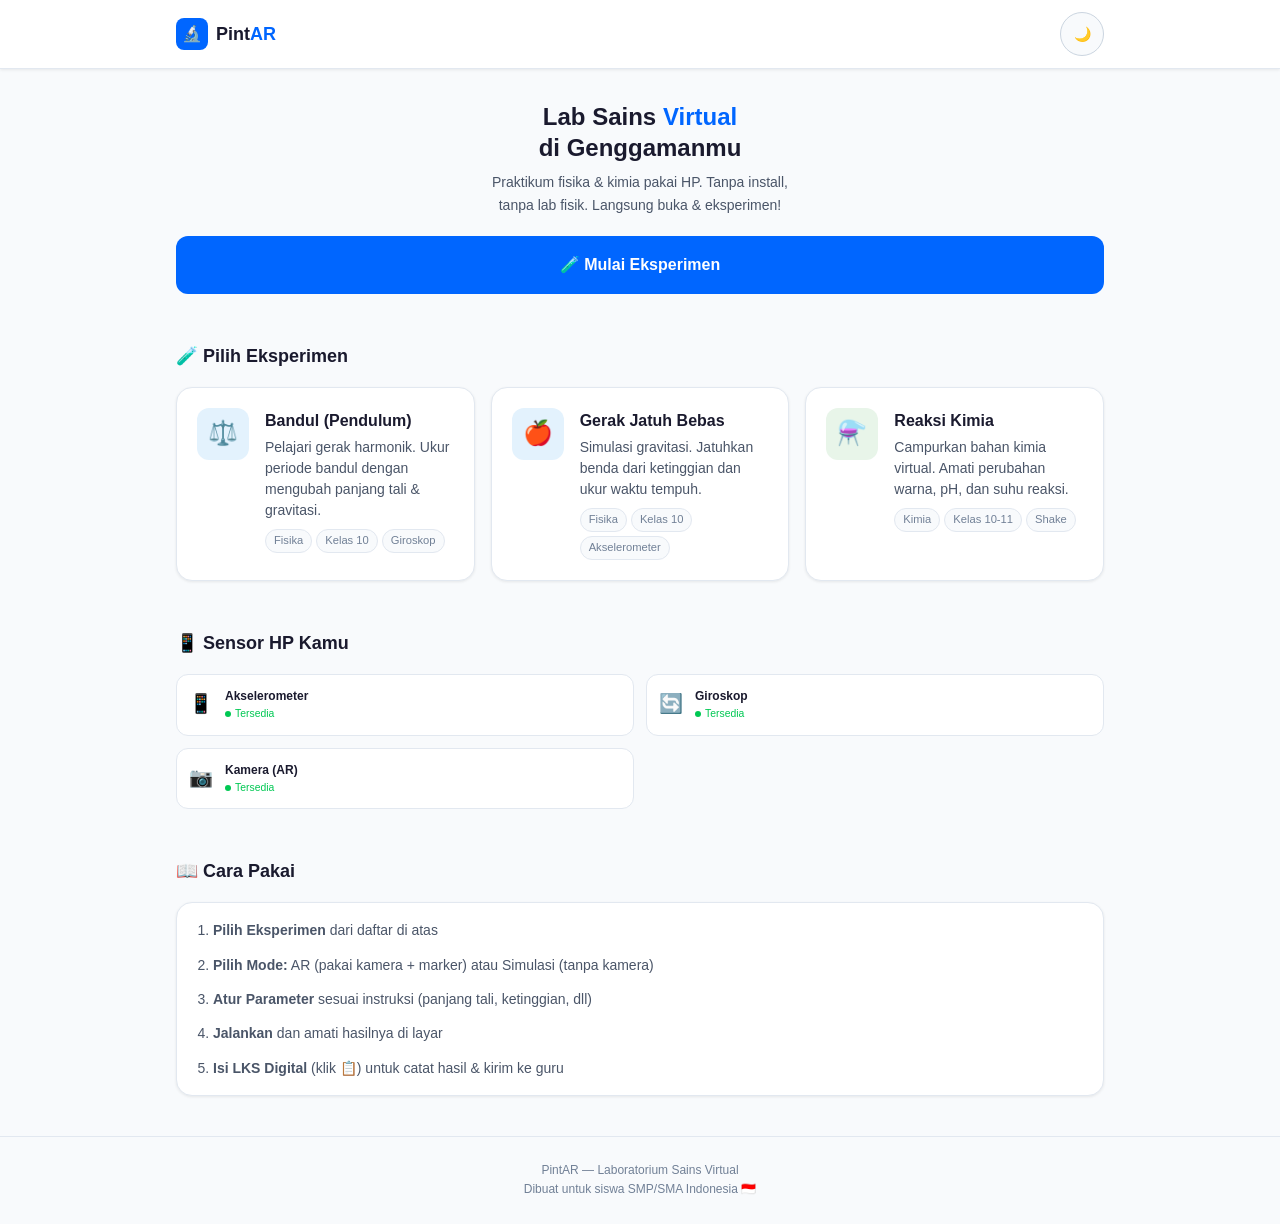
==== index.html @ dfb23da9 "feat: PintAR Mobile - Lab Sains Virtual untuk HP siswa SMP/SMA Mobile-first WebAR science lab optimi" ====
<!DOCTYPE html>
<html lang="id">
<head>
  <meta charset="UTF-8">
  <meta name="viewport" content="width=device-width, initial-scale=1.0, maximum-scale=5.0">
  <meta name="description" content="PintAR — Laboratorium Sains Virtual untuk siswa SMP/SMA. Praktikum fisika & kimia dengan AR langsung dari HP.">
  <meta name="theme-color" content="#0066FF">
  <meta name="apple-mobile-web-app-capable" content="yes">
  <meta name="apple-mobile-web-app-status-bar-style" content="default">
  <link rel="manifest" href="manifest.json">
  <link rel="icon" href="data:image/svg+xml,<svg xmlns='http://www.w3.org/2000/svg' viewBox='0 0 100 100'><text y='.9em' font-size='90'>🔬</text></svg>">
  <link rel="apple-touch-icon" href="assets/icons/icon-192.png">
  <title>PintAR — Lab Sains Virtual</title>
  <link rel="stylesheet" href="css/styles.css">
</head>
<body>

  <!-- Navigation -->
  <nav class="navbar">
    <div class="container">
      <a href="/" class="navbar-brand">
        <span class="brand-icon">🔬</span>
        <span>Pint<strong style="color:var(--brand-primary)">AR</strong></span>
      </a>
      <div class="navbar-actions">
        <button class="btn btn-icon btn-secondary" id="btn-theme" aria-label="Ganti tema">🌙</button>
      </div>
    </div>
  </nav>

  <main>
    <!-- Hero -->
    <section class="hero">
      <div class="container">
        <h1>Lab Sains <span class="brand-highlight">Virtual</span><br>di Genggamanmu</h1>
        <p>Praktikum fisika & kimia pakai HP. Tanpa install, tanpa lab fisik. Langsung buka & eksperimen!</p>
        <a href="#experiments" class="btn btn-primary btn-lg btn-block">🧪 Mulai Eksperimen</a>
      </div>
    </section>


    <!-- Experiments Grid -->
    <section id="experiments" style="padding: var(--space-6) 0;">
      <div class="container">
        <h2 class="section-title">🧪 Pilih Eksperimen</h2>

        <div class="exp-grid">
          <!-- Pendulum -->
          <div class="card exp-card" onclick="goTo('experiments/pendulum.html')">
            <div class="card-icon physics">⚖️</div>
            <div class="card-body">
              <h3>Bandul (Pendulum)</h3>
              <p>Pelajari gerak harmonik. Ukur periode bandul dengan mengubah panjang tali & gravitasi.</p>
              <div class="card-tags">
                <span class="tag">Fisika</span>
                <span class="tag">Kelas 10</span>
                <span class="tag">Giroskop</span>
              </div>
            </div>
          </div>

          <!-- Free Fall -->
          <div class="card exp-card" onclick="goTo('experiments/freefall.html')">
            <div class="card-icon physics">🍎</div>
            <div class="card-body">
              <h3>Gerak Jatuh Bebas</h3>
              <p>Simulasi gravitasi. Jatuhkan benda dari ketinggian dan ukur waktu tempuh.</p>
              <div class="card-tags">
                <span class="tag">Fisika</span>
                <span class="tag">Kelas 10</span>
                <span class="tag">Akselerometer</span>
              </div>
            </div>
          </div>

          <!-- Chemistry -->
          <div class="card exp-card" onclick="goTo('experiments/chemistry.html')">
            <div class="card-icon chemistry">⚗️</div>
            <div class="card-body">
              <h3>Reaksi Kimia</h3>
              <p>Campurkan bahan kimia virtual. Amati perubahan warna, pH, dan suhu reaksi.</p>
              <div class="card-tags">
                <span class="tag">Kimia</span>
                <span class="tag">Kelas 10-11</span>
                <span class="tag">Shake</span>
              </div>
            </div>
          </div>
        </div>
      </div>
    </section>


    <!-- Sensor Status -->
    <section style="padding: var(--space-6) 0;">
      <div class="container">
        <h2 class="section-title">📱 Sensor HP Kamu</h2>
        <div class="sensor-grid">
          <div class="sensor-item" id="sensor-accel">
            <span class="sensor-icon">📱</span>
            <div>
              <div class="sensor-name">Akselerometer</div>
              <div class="sensor-status">
                <span class="status-dot"></span>
                <span class="status-text">Cek...</span>
              </div>
            </div>
          </div>
          <div class="sensor-item" id="sensor-gyro">
            <span class="sensor-icon">🔄</span>
            <div>
              <div class="sensor-name">Giroskop</div>
              <div class="sensor-status">
                <span class="status-dot"></span>
                <span class="status-text">Cek...</span>
              </div>
            </div>
          </div>
          <div class="sensor-item" id="sensor-camera">
            <span class="sensor-icon">📷</span>
            <div>
              <div class="sensor-name">Kamera (AR)</div>
              <div class="sensor-status">
                <span class="status-dot"></span>
                <span class="status-text">Cek...</span>
              </div>
            </div>
          </div>
        </div>
      </div>
    </section>

    <!-- How to Use -->
    <section style="padding: var(--space-6) 0 var(--space-10);">
      <div class="container">
        <h2 class="section-title">📖 Cara Pakai</h2>
        <div class="card" style="padding:var(--space-4)">
          <ol style="list-style:decimal;padding-left:var(--space-5);display:flex;flex-direction:column;gap:var(--space-3);font-size:var(--fs-sm);color:var(--text-secondary);">
            <li><strong>Pilih Eksperimen</strong> dari daftar di atas</li>
            <li><strong>Pilih Mode:</strong> AR (pakai kamera + marker) atau Simulasi (tanpa kamera)</li>
            <li><strong>Atur Parameter</strong> sesuai instruksi (panjang tali, ketinggian, dll)</li>
            <li><strong>Jalankan</strong> dan amati hasilnya di layar</li>
            <li><strong>Isi LKS Digital</strong> (klik 📋) untuk catat hasil & kirim ke guru</li>
          </ol>
        </div>
      </div>
    </section>
  </main>

  <!-- Footer -->
  <footer style="padding:var(--space-6) 0;border-top:1px solid var(--border-light);text-align:center;">
    <div class="container">
      <p style="font-size:var(--fs-xs);color:var(--text-muted)">
        PintAR — Laboratorium Sains Virtual<br>
        Dibuat untuk siswa SMP/SMA Indonesia 🇮🇩
      </p>
    </div>
  </footer>

  <script src="js/app.js"></script>
</body>
</html>
---- css/styles.css ----
/* ============================================
   PintAR Mobile — Design System
   Mobile-first, lightweight, high contrast
   Optimized for budget phones (SMP/SMA students)
   ============================================ */

/* ---------- CSS Variables ---------- */
:root {
  /* Colors - Light theme (default for outdoor/classroom use) */
  --bg-primary: #f8fafc;
  --bg-secondary: #ffffff;
  --bg-card: #ffffff;
  --bg-overlay: rgba(0, 0, 0, 0.5);

  /* Brand */
  --brand-primary: #0066FF;
  --brand-secondary: #00C853;
  --brand-accent: #FF6D00;
  --brand-danger: #D32F2F;

  /* Text - High contrast for readability */
  --text-primary: #1a1a2e;
  --text-secondary: #4a5568;
  --text-muted: #718096;
  --text-inverse: #ffffff;


  /* Borders & Shadows */
  --border-light: #e2e8f0;
  --border-medium: #cbd5e0;
  --shadow-sm: 0 1px 3px rgba(0,0,0,0.08);
  --shadow-md: 0 4px 12px rgba(0,0,0,0.1);
  --shadow-lg: 0 8px 24px rgba(0,0,0,0.12);

  /* Typography */
  --font-primary: -apple-system, BlinkMacSystemFont, 'Segoe UI', Roboto, sans-serif;
  --font-mono: 'SF Mono', 'Cascadia Code', monospace;

  --fs-xs: 0.75rem;
  --fs-sm: 0.875rem;
  --fs-base: 1rem;
  --fs-lg: 1.125rem;
  --fs-xl: 1.25rem;
  --fs-2xl: 1.5rem;
  --fs-3xl: 2rem;

  /* Spacing */
  --space-1: 0.25rem;
  --space-2: 0.5rem;
  --space-3: 0.75rem;
  --space-4: 1rem;
  --space-5: 1.25rem;
  --space-6: 1.5rem;
  --space-8: 2rem;
  --space-10: 2.5rem;
  --space-12: 3rem;

  /* Radius */
  --radius-sm: 0.5rem;
  --radius-md: 0.75rem;
  --radius-lg: 1rem;
  --radius-xl: 1.25rem;
  --radius-full: 9999px;

  /* Touch targets - minimum 44px for accessibility */
  --touch-min: 44px;
  --touch-comfortable: 48px;
}


/* ---------- Dark Mode ---------- */
@media (prefers-color-scheme: dark) {
  :root {
    --bg-primary: #0f172a;
    --bg-secondary: #1e293b;
    --bg-card: #1e293b;
    --text-primary: #f1f5f9;
    --text-secondary: #cbd5e0;
    --text-muted: #94a3b8;
    --border-light: #334155;
    --border-medium: #475569;
    --shadow-sm: 0 1px 3px rgba(0,0,0,0.3);
    --shadow-md: 0 4px 12px rgba(0,0,0,0.4);
    --shadow-lg: 0 8px 24px rgba(0,0,0,0.5);
  }
}

[data-theme="dark"] {
  --bg-primary: #0f172a;
  --bg-secondary: #1e293b;
  --bg-card: #1e293b;
  --text-primary: #f1f5f9;
  --text-secondary: #cbd5e0;
  --text-muted: #94a3b8;
  --border-light: #334155;
  --border-medium: #475569;
  --shadow-sm: 0 1px 3px rgba(0,0,0,0.3);
  --shadow-md: 0 4px 12px rgba(0,0,0,0.4);
  --shadow-lg: 0 8px 24px rgba(0,0,0,0.5);
}


/* ---------- Reset & Base ---------- */
*, *::before, *::after {
  margin: 0;
  padding: 0;
  box-sizing: border-box;
}

html {
  font-size: 16px;
  scroll-behavior: smooth;
  -webkit-text-size-adjust: 100%;
  -webkit-tap-highlight-color: transparent;
}

body {
  font-family: var(--font-primary);
  background: var(--bg-primary);
  color: var(--text-primary);
  line-height: 1.6;
  min-height: 100vh;
  min-height: 100dvh;
  overflow-x: hidden;
  -webkit-font-smoothing: antialiased;
}

a { color: var(--brand-primary); text-decoration: none; }
img { max-width: 100%; display: block; }
button { font-family: inherit; cursor: pointer; border: none; }
ul, ol { list-style: none; }

/* ---------- Layout ---------- */
.container {
  width: 100%;
  max-width: 480px;
  margin: 0 auto;
  padding: 0 var(--space-4);
}

@media (min-width: 768px) {
  .container { max-width: 720px; }
}

@media (min-width: 1024px) {
  .container { max-width: 960px; }
}


/* ---------- Header / Navbar ---------- */
.navbar {
  position: sticky;
  top: 0;
  z-index: 100;
  background: var(--bg-secondary);
  border-bottom: 1px solid var(--border-light);
  padding: var(--space-3) 0;
  box-shadow: var(--shadow-sm);
}

.navbar .container {
  display: flex;
  align-items: center;
  justify-content: space-between;
}

.navbar-brand {
  display: flex;
  align-items: center;
  gap: var(--space-2);
  font-size: var(--fs-lg);
  font-weight: 800;
  color: var(--text-primary);
}

.navbar-brand .brand-icon {
  width: 32px;
  height: 32px;
  background: var(--brand-primary);
  border-radius: var(--radius-sm);
  display: flex;
  align-items: center;
  justify-content: center;
  font-size: 1rem;
}

.navbar-actions {
  display: flex;
  align-items: center;
  gap: var(--space-2);
}

/* ---------- Buttons ---------- */
.btn {
  display: inline-flex;
  align-items: center;
  justify-content: center;
  gap: var(--space-2);
  min-height: var(--touch-min);
  padding: var(--space-3) var(--space-5);
  border-radius: var(--radius-md);
  font-size: var(--fs-sm);
  font-weight: 600;
  transition: all 0.2s ease;
  border: none;
  text-align: center;
}

.btn-primary {
  background: var(--brand-primary);
  color: var(--text-inverse);
}
.btn-primary:active { background: #0052CC; transform: scale(0.97); }

.btn-secondary {
  background: var(--bg-primary);
  color: var(--text-primary);
  border: 1px solid var(--border-medium);
}
.btn-secondary:active { background: var(--border-light); transform: scale(0.97); }

.btn-success {
  background: var(--brand-secondary);
  color: var(--text-inverse);
}

.btn-sm {
  min-height: 36px;
  padding: var(--space-2) var(--space-3);
  font-size: var(--fs-xs);
}

.btn-lg {
  min-height: 52px;
  padding: var(--space-4) var(--space-6);
  font-size: var(--fs-base);
}

.btn-block { width: 100%; }

.btn-icon {
  width: var(--touch-min);
  height: var(--touch-min);
  padding: 0;
  border-radius: var(--radius-full);
}


/* ---------- Cards ---------- */
.card {
  background: var(--bg-card);
  border: 1px solid var(--border-light);
  border-radius: var(--radius-lg);
  padding: var(--space-5);
  box-shadow: var(--shadow-sm);
  transition: transform 0.2s ease, box-shadow 0.2s ease;
}

.card:active {
  transform: scale(0.98);
  box-shadow: var(--shadow-md);
}

/* Experiment Cards */
.exp-grid {
  display: grid;
  grid-template-columns: 1fr;
  gap: var(--space-4);
}

@media (min-width: 768px) {
  .exp-grid { grid-template-columns: repeat(2, 1fr); }
}

@media (min-width: 1024px) {
  .exp-grid { grid-template-columns: repeat(3, 1fr); }
}

.exp-card {
  display: flex;
  align-items: flex-start;
  gap: var(--space-4);
  cursor: pointer;
  text-decoration: none;
  color: inherit;
}

.exp-card .card-icon {
  width: 52px;
  height: 52px;
  border-radius: var(--radius-md);
  display: flex;
  align-items: center;
  justify-content: center;
  font-size: 1.5rem;
  flex-shrink: 0;
}

.exp-card .card-icon.physics { background: #E3F2FD; }
.exp-card .card-icon.chemistry { background: #E8F5E9; }
.exp-card .card-icon.astronomy { background: #FFF3E0; }

[data-theme="dark"] .exp-card .card-icon.physics { background: #1a3a5c; }
[data-theme="dark"] .exp-card .card-icon.chemistry { background: #1a3c2a; }
[data-theme="dark"] .exp-card .card-icon.astronomy { background: #3c2a1a; }

.exp-card .card-body { flex: 1; }
.exp-card .card-body h3 {
  font-size: var(--fs-base);
  font-weight: 700;
  margin-bottom: var(--space-1);
}
.exp-card .card-body p {
  font-size: var(--fs-sm);
  color: var(--text-secondary);
  line-height: 1.5;
}

.card-tags {
  display: flex;
  flex-wrap: wrap;
  gap: var(--space-1);
  margin-top: var(--space-2);
}

.tag {
  padding: 2px var(--space-2);
  background: var(--bg-primary);
  border: 1px solid var(--border-light);
  border-radius: var(--radius-full);
  font-size: 0.7rem;
  color: var(--text-muted);
  font-weight: 500;
}


/* ---------- Hero Section ---------- */
.hero {
  padding: var(--space-8) 0 var(--space-6);
  text-align: center;
}

.hero h1 {
  font-size: var(--fs-2xl);
  font-weight: 800;
  margin-bottom: var(--space-2);
  line-height: 1.3;
}

.hero p {
  font-size: var(--fs-sm);
  color: var(--text-secondary);
  max-width: 320px;
  margin: 0 auto var(--space-5);
  line-height: 1.6;
}

.hero .brand-highlight {
  color: var(--brand-primary);
}

/* ---------- Section Headings ---------- */
.section-title {
  font-size: var(--fs-lg);
  font-weight: 700;
  margin-bottom: var(--space-4);
  display: flex;
  align-items: center;
  gap: var(--space-2);
}

/* ---------- Sensor Status ---------- */
.sensor-grid {
  display: grid;
  grid-template-columns: repeat(2, 1fr);
  gap: var(--space-3);
}

.sensor-item {
  display: flex;
  align-items: center;
  gap: var(--space-3);
  padding: var(--space-3);
  background: var(--bg-card);
  border: 1px solid var(--border-light);
  border-radius: var(--radius-md);
}

.sensor-item .sensor-icon { font-size: 1.2rem; }
.sensor-item .sensor-name {
  font-size: var(--fs-xs);
  font-weight: 600;
}
.sensor-item .sensor-status {
  font-size: 0.65rem;
  display: flex;
  align-items: center;
  gap: var(--space-1);
}

.status-dot {
  width: 6px;
  height: 6px;
  border-radius: 50%;
  background: var(--text-muted);
}
.status-dot.available { background: var(--brand-secondary); }
.status-dot.unavailable { background: var(--brand-danger); }


/* ---------- Toast Notifications ---------- */
.toast-container {
  position: fixed;
  bottom: var(--space-8);
  left: 50%;
  transform: translateX(-50%);
  z-index: 9999;
  display: flex;
  flex-direction: column;
  gap: var(--space-2);
  width: calc(100% - var(--space-8));
  max-width: 360px;
  pointer-events: none;
}

.toast {
  padding: var(--space-3) var(--space-4);
  border-radius: var(--radius-md);
  font-size: var(--fs-sm);
  font-weight: 500;
  display: flex;
  align-items: center;
  gap: var(--space-2);
  pointer-events: auto;
  animation: slideUp 0.3s ease;
  box-shadow: var(--shadow-md);
}

.toast.info { background: #E3F2FD; color: #1565C0; border: 1px solid #90CAF9; }
.toast.success { background: #E8F5E9; color: #2E7D32; border: 1px solid #A5D6A7; }
.toast.warning { background: #FFF3E0; color: #E65100; border: 1px solid #FFCC80; }
.toast.error { background: #FFEBEE; color: #C62828; border: 1px solid #EF9A9A; }

[data-theme="dark"] .toast.info { background: #1a3a5c; color: #90CAF9; }
[data-theme="dark"] .toast.success { background: #1a3c2a; color: #A5D6A7; }
[data-theme="dark"] .toast.warning { background: #3c2a1a; color: #FFCC80; }
[data-theme="dark"] .toast.error { background: #3c1a1a; color: #EF9A9A; }

@keyframes slideUp {
  from { opacity: 0; transform: translateY(20px); }
  to { opacity: 1; transform: translateY(0); }
}

/* ---------- Bottom Sheet (for experiment controls on mobile) ---------- */
.bottom-sheet {
  position: fixed;
  bottom: 0;
  left: 0;
  right: 0;
  z-index: 200;
  background: var(--bg-secondary);
  border-top: 1px solid var(--border-light);
  border-radius: var(--radius-xl) var(--radius-xl) 0 0;
  box-shadow: 0 -4px 20px rgba(0,0,0,0.1);
  max-height: 55dvh;
  overflow-y: auto;
  transform: translateY(calc(100% - 60px));
  transition: transform 0.3s ease;
  touch-action: pan-y;
}

.bottom-sheet.open {
  transform: translateY(0);
}

.bottom-sheet-handle {
  width: 40px;
  height: 4px;
  background: var(--border-medium);
  border-radius: var(--radius-full);
  margin: var(--space-3) auto;
}

.bottom-sheet-header {
  padding: 0 var(--space-4) var(--space-3);
  display: flex;
  align-items: center;
  justify-content: space-between;
  border-bottom: 1px solid var(--border-light);
}

.bottom-sheet-header h3 {
  font-size: var(--fs-sm);
  font-weight: 700;
}

.bottom-sheet-body {
  padding: var(--space-4);
}


/* ---------- Experiment Page Layout ---------- */
.exp-page {
  min-height: 100vh;
  min-height: 100dvh;
  display: flex;
  flex-direction: column;
}

.exp-header {
  position: sticky;
  top: 0;
  z-index: 150;
  background: var(--bg-secondary);
  border-bottom: 1px solid var(--border-light);
  padding: var(--space-3) var(--space-4);
  display: flex;
  align-items: center;
  gap: var(--space-3);
  box-shadow: var(--shadow-sm);
}

.exp-header h1 {
  font-size: var(--fs-base);
  font-weight: 700;
  flex: 1;
  white-space: nowrap;
  overflow: hidden;
  text-overflow: ellipsis;
}

/* AR viewport area */
.ar-viewport {
  flex: 1;
  position: relative;
  background: #000;
  min-height: 300px;
}

/* Canvas fallback for non-AR mode */
.sim-canvas-container {
  width: 100%;
  height: 100%;
  min-height: 300px;
  position: relative;
  background: var(--bg-primary);
  display: flex;
  align-items: center;
  justify-content: center;
}

.sim-canvas {
  width: 100%;
  height: 100%;
  display: block;
}

/* Live data bar (above bottom sheet) */
.live-data-bar {
  display: flex;
  gap: var(--space-2);
  padding: var(--space-3) var(--space-4);
  background: var(--bg-secondary);
  border-top: 1px solid var(--border-light);
  border-bottom: 1px solid var(--border-light);
  overflow-x: auto;
  -webkit-overflow-scrolling: touch;
}

.data-chip {
  flex-shrink: 0;
  padding: var(--space-2) var(--space-3);
  background: var(--bg-primary);
  border: 1px solid var(--border-light);
  border-radius: var(--radius-md);
  text-align: center;
  min-width: 80px;
}

.data-chip .data-label {
  font-size: 0.6rem;
  text-transform: uppercase;
  letter-spacing: 0.05em;
  color: var(--text-muted);
  margin-bottom: 2px;
}

.data-chip .data-value {
  font-family: var(--font-mono);
  font-size: var(--fs-base);
  font-weight: 700;
  color: var(--brand-primary);
}

.data-chip .data-unit {
  font-size: 0.6rem;
  color: var(--text-muted);
}


/* ---------- Form Controls ---------- */
.form-group {
  margin-bottom: var(--space-4);
}

.form-label {
  display: block;
  font-size: var(--fs-xs);
  font-weight: 600;
  color: var(--text-secondary);
  margin-bottom: var(--space-1);
}

.form-input,
.form-select,
.form-textarea {
  width: 100%;
  min-height: var(--touch-min);
  padding: var(--space-3) var(--space-4);
  background: var(--bg-primary);
  border: 1px solid var(--border-medium);
  border-radius: var(--radius-md);
  font-size: var(--fs-base);
  color: var(--text-primary);
  transition: border-color 0.2s;
}

.form-input:focus,
.form-select:focus,
.form-textarea:focus {
  outline: none;
  border-color: var(--brand-primary);
  box-shadow: 0 0 0 3px rgba(0, 102, 255, 0.1);
}

.form-textarea { min-height: 80px; resize: vertical; }

/* Range slider - larger thumb for touch */
input[type="range"] {
  -webkit-appearance: none;
  width: 100%;
  height: 6px;
  border-radius: 3px;
  background: var(--border-light);
  outline: none;
}

input[type="range"]::-webkit-slider-thumb {
  -webkit-appearance: none;
  width: 24px;
  height: 24px;
  border-radius: 50%;
  background: var(--brand-primary);
  cursor: pointer;
  box-shadow: var(--shadow-sm);
}

.slider-row {
  display: flex;
  align-items: center;
  justify-content: space-between;
  margin-bottom: var(--space-1);
}

.slider-row .slider-label { font-size: var(--fs-xs); color: var(--text-secondary); }
.slider-row .slider-value {
  font-size: var(--fs-xs);
  font-weight: 700;
  font-family: var(--font-mono);
  color: var(--brand-primary);
}

/* ---------- Graph Container ---------- */
.graph-box {
  width: 100%;
  height: 140px;
  background: var(--bg-primary);
  border: 1px solid var(--border-light);
  border-radius: var(--radius-md);
  overflow: hidden;
  position: relative;
}

.graph-box canvas {
  width: 100%;
  height: 100%;
}


/* ---------- Tutorial / Onboarding Overlay ---------- */
.tutorial-overlay {
  position: fixed;
  inset: 0;
  z-index: 9000;
  background: var(--bg-overlay);
  display: flex;
  align-items: center;
  justify-content: center;
  padding: var(--space-6);
  animation: fadeIn 0.3s ease;
}

.tutorial-card {
  background: var(--bg-secondary);
  border-radius: var(--radius-xl);
  padding: var(--space-6);
  max-width: 340px;
  width: 100%;
  text-align: center;
  box-shadow: var(--shadow-lg);
}

.tutorial-card .step-icon {
  font-size: 2.5rem;
  margin-bottom: var(--space-4);
}

.tutorial-card h3 {
  font-size: var(--fs-lg);
  margin-bottom: var(--space-2);
}

.tutorial-card p {
  font-size: var(--fs-sm);
  color: var(--text-secondary);
  margin-bottom: var(--space-5);
  line-height: 1.6;
}

.tutorial-dots {
  display: flex;
  justify-content: center;
  gap: var(--space-2);
  margin-bottom: var(--space-5);
}

.tutorial-dots .dot {
  width: 8px;
  height: 8px;
  border-radius: 50%;
  background: var(--border-medium);
}

.tutorial-dots .dot.active {
  background: var(--brand-primary);
  width: 20px;
  border-radius: 4px;
}

/* ---------- LKS Panel ---------- */
.lks-fab {
  position: fixed;
  bottom: var(--space-4);
  right: var(--space-4);
  z-index: 180;
  width: 52px;
  height: 52px;
  border-radius: var(--radius-full);
  background: var(--brand-primary);
  color: white;
  font-size: 1.3rem;
  display: flex;
  align-items: center;
  justify-content: center;
  box-shadow: var(--shadow-lg);
  border: none;
  cursor: pointer;
}

.lks-fab:active { transform: scale(0.9); }

.lks-panel {
  position: fixed;
  inset: 0;
  z-index: 500;
  background: var(--bg-secondary);
  transform: translateX(100%);
  transition: transform 0.3s ease;
  display: flex;
  flex-direction: column;
}

.lks-panel.open { transform: translateX(0); }

.lks-panel-header {
  padding: var(--space-4);
  border-bottom: 1px solid var(--border-light);
  display: flex;
  align-items: center;
  justify-content: space-between;
}

.lks-panel-body {
  flex: 1;
  overflow-y: auto;
  padding: var(--space-4);
  display: flex;
  flex-direction: column;
  gap: var(--space-4);
}

.lks-panel-footer {
  padding: var(--space-4);
  border-top: 1px solid var(--border-light);
  display: flex;
  gap: var(--space-3);
}

.lks-panel-footer .btn { flex: 1; }

.lks-section {
  background: var(--bg-primary);
  border: 1px solid var(--border-light);
  border-radius: var(--radius-md);
  padding: var(--space-4);
}

.lks-section-title {
  font-size: var(--fs-xs);
  font-weight: 700;
  text-transform: uppercase;
  letter-spacing: 0.05em;
  color: var(--brand-primary);
  margin-bottom: var(--space-3);
}


/* ---------- Marker Overlay ---------- */
.marker-overlay {
  position: fixed;
  inset: 0;
  z-index: 160;
  display: flex;
  align-items: center;
  justify-content: center;
  background: rgba(0,0,0,0.7);
  padding: var(--space-6);
}

.marker-overlay.hidden { display: none; }

.marker-overlay .instruction-box {
  background: var(--bg-secondary);
  border-radius: var(--radius-xl);
  padding: var(--space-6);
  text-align: center;
  max-width: 300px;
  box-shadow: var(--shadow-lg);
}

.marker-overlay h3 {
  font-size: var(--fs-base);
  margin-bottom: var(--space-2);
}

.marker-overlay p {
  font-size: var(--fs-sm);
  color: var(--text-secondary);
}

/* Mode switcher (AR/Simulasi) */
.mode-switcher {
  display: flex;
  background: var(--bg-primary);
  border: 1px solid var(--border-light);
  border-radius: var(--radius-full);
  padding: 3px;
  gap: 2px;
}

.mode-switcher .mode-btn {
  flex: 1;
  min-height: 36px;
  border-radius: var(--radius-full);
  font-size: var(--fs-xs);
  font-weight: 600;
  background: transparent;
  color: var(--text-secondary);
  border: none;
  cursor: pointer;
  transition: all 0.2s;
}

.mode-switcher .mode-btn.active {
  background: var(--brand-primary);
  color: white;
  box-shadow: var(--shadow-sm);
}

/* ---------- Utilities ---------- */
.hidden { display: none !important; }
.sr-only { position: absolute; width: 1px; height: 1px; overflow: hidden; clip: rect(0,0,0,0); }
.text-center { text-align: center; }
.mb-2 { margin-bottom: var(--space-2); }
.mb-3 { margin-bottom: var(--space-3); }
.mb-4 { margin-bottom: var(--space-4); }
.mb-6 { margin-bottom: var(--space-6); }
.mt-3 { margin-top: var(--space-3); }
.mt-4 { margin-top: var(--space-4); }
.w-full { width: 100%; }

@keyframes fadeIn {
  from { opacity: 0; }
  to { opacity: 1; }
}

/* ---------- PWA Install Banner ---------- */
.install-banner {
  position: fixed;
  bottom: 0;
  left: 0;
  right: 0;
  z-index: 300;
  background: var(--bg-secondary);
  border-top: 1px solid var(--border-light);
  padding: var(--space-4);
  display: flex;
  align-items: center;
  gap: var(--space-3);
  box-shadow: 0 -4px 12px rgba(0,0,0,0.1);
  animation: slideUp 0.3s ease;
}

.install-banner p {
  flex: 1;
  font-size: var(--fs-sm);
  font-weight: 500;
}

.install-banner .dismiss {
  font-size: var(--fs-xs);
  color: var(--text-muted);
  background: none;
  border: none;
  cursor: pointer;
  padding: var(--space-2);
}
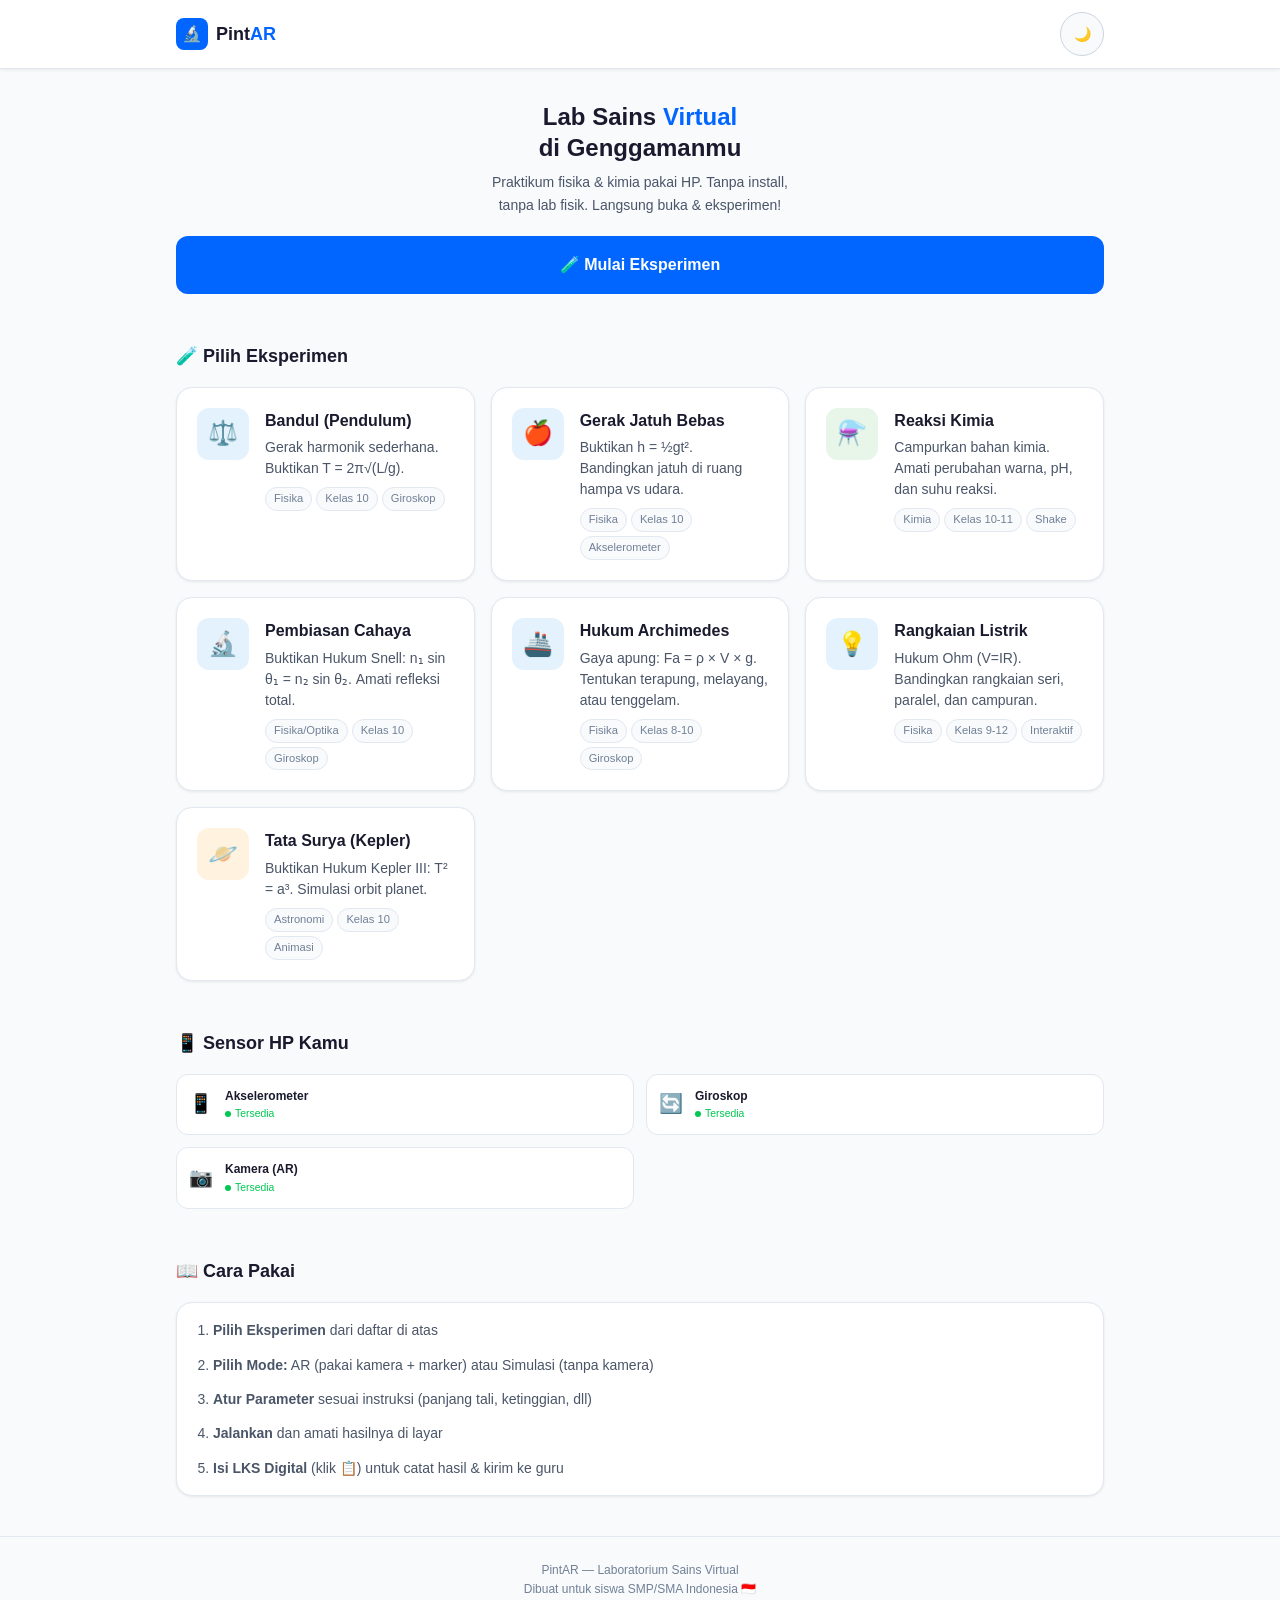
==== commit ec48c889: "feat: add 4 new experiments with accurate physics formulas (7 total) New experiments added: 1. Pembi" ====
--- a/index.html
+++ b/index.html
@@ -50,7 +50,7 @@
             <div class="card-icon physics">⚖️</div>
             <div class="card-body">
               <h3>Bandul (Pendulum)</h3>
-              <p>Pelajari gerak harmonik. Ukur periode bandul dengan mengubah panjang tali & gravitasi.</p>
+              <p>Gerak harmonik sederhana. Buktikan T = 2π√(L/g).</p>
               <div class="card-tags">
                 <span class="tag">Fisika</span>
                 <span class="tag">Kelas 10</span>
@@ -64,7 +64,7 @@
             <div class="card-icon physics">🍎</div>
             <div class="card-body">
               <h3>Gerak Jatuh Bebas</h3>
-              <p>Simulasi gravitasi. Jatuhkan benda dari ketinggian dan ukur waktu tempuh.</p>
+              <p>Buktikan h = ½gt². Bandingkan jatuh di ruang hampa vs udara.</p>
               <div class="card-tags">
                 <span class="tag">Fisika</span>
                 <span class="tag">Kelas 10</span>
@@ -78,11 +78,67 @@
             <div class="card-icon chemistry">⚗️</div>
             <div class="card-body">
               <h3>Reaksi Kimia</h3>
-              <p>Campurkan bahan kimia virtual. Amati perubahan warna, pH, dan suhu reaksi.</p>
+              <p>Campurkan bahan kimia. Amati perubahan warna, pH, dan suhu reaksi.</p>
               <div class="card-tags">
                 <span class="tag">Kimia</span>
                 <span class="tag">Kelas 10-11</span>
                 <span class="tag">Shake</span>
+              </div>
+            </div>
+          </div>
+
+          <!-- Refraction -->
+          <div class="card exp-card" onclick="goTo('experiments/refraction.html')">
+            <div class="card-icon physics">🔬</div>
+            <div class="card-body">
+              <h3>Pembiasan Cahaya</h3>
+              <p>Buktikan Hukum Snell: n₁ sin θ₁ = n₂ sin θ₂. Amati refleksi total.</p>
+              <div class="card-tags">
+                <span class="tag">Fisika/Optika</span>
+                <span class="tag">Kelas 10</span>
+                <span class="tag">Giroskop</span>
+              </div>
+            </div>
+          </div>
+
+          <!-- Archimedes -->
+          <div class="card exp-card" onclick="goTo('experiments/archimedes.html')">
+            <div class="card-icon physics">🚢</div>
+            <div class="card-body">
+              <h3>Hukum Archimedes</h3>
+              <p>Gaya apung: Fa = ρ × V × g. Tentukan terapung, melayang, atau tenggelam.</p>
+              <div class="card-tags">
+                <span class="tag">Fisika</span>
+                <span class="tag">Kelas 8-10</span>
+                <span class="tag">Giroskop</span>
+              </div>
+            </div>
+          </div>
+
+          <!-- Circuit -->
+          <div class="card exp-card" onclick="goTo('experiments/circuit.html')">
+            <div class="card-icon physics">💡</div>
+            <div class="card-body">
+              <h3>Rangkaian Listrik</h3>
+              <p>Hukum Ohm (V=IR). Bandingkan rangkaian seri, paralel, dan campuran.</p>
+              <div class="card-tags">
+                <span class="tag">Fisika</span>
+                <span class="tag">Kelas 9-12</span>
+                <span class="tag">Interaktif</span>
+              </div>
+            </div>
+          </div>
+
+          <!-- Solar System -->
+          <div class="card exp-card" onclick="goTo('experiments/solarsystem.html')">
+            <div class="card-icon astronomy">🪐</div>
+            <div class="card-body">
+              <h3>Tata Surya (Kepler)</h3>
+              <p>Buktikan Hukum Kepler III: T² = a³. Simulasi orbit planet.</p>
+              <div class="card-tags">
+                <span class="tag">Astronomi</span>
+                <span class="tag">Kelas 10</span>
+                <span class="tag">Animasi</span>
               </div>
             </div>
           </div>
--- a/css/styles.css
+++ b/css/styles.css
@@ -74,9 +74,11 @@
     --bg-primary: #0f172a;
     --bg-secondary: #1e293b;
     --bg-card: #1e293b;
+    --bg-overlay: rgba(0, 0, 0, 0.7);
     --text-primary: #f1f5f9;
     --text-secondary: #cbd5e0;
     --text-muted: #94a3b8;
+    --text-inverse: #0f172a;
     --border-light: #334155;
     --border-medium: #475569;
     --shadow-sm: 0 1px 3px rgba(0,0,0,0.3);
@@ -89,14 +91,113 @@
   --bg-primary: #0f172a;
   --bg-secondary: #1e293b;
   --bg-card: #1e293b;
+  --bg-overlay: rgba(0, 0, 0, 0.7);
   --text-primary: #f1f5f9;
   --text-secondary: #cbd5e0;
   --text-muted: #94a3b8;
+  --text-inverse: #0f172a;
   --border-light: #334155;
   --border-medium: #475569;
   --shadow-sm: 0 1px 3px rgba(0,0,0,0.3);
   --shadow-md: 0 4px 12px rgba(0,0,0,0.4);
   --shadow-lg: 0 8px 24px rgba(0,0,0,0.5);
+}
+
+/* Dark mode overrides for specific elements */
+[data-theme="dark"] .btn-secondary {
+  background: #334155;
+  color: #f1f5f9;
+  border-color: #475569;
+}
+
+[data-theme="dark"] .btn-primary {
+  background: #3b82f6;
+  color: #ffffff;
+}
+
+[data-theme="dark"] .form-input,
+[data-theme="dark"] .form-select,
+[data-theme="dark"] .form-textarea {
+  background: #0f172a;
+  border-color: #475569;
+  color: #f1f5f9;
+}
+
+[data-theme="dark"] input[type="range"] {
+  background: #475569;
+}
+
+[data-theme="dark"] .tag {
+  background: #334155;
+  border-color: #475569;
+  color: #cbd5e0;
+}
+
+[data-theme="dark"] .sensor-item {
+  background: #1e293b;
+  border-color: #334155;
+}
+
+[data-theme="dark"] .data-chip {
+  background: #0f172a;
+  border-color: #334155;
+}
+
+[data-theme="dark"] .data-chip .data-value {
+  color: #60a5fa;
+}
+
+[data-theme="dark"] .bottom-sheet {
+  background: #1e293b;
+  border-color: #334155;
+}
+
+[data-theme="dark"] .live-data-bar {
+  background: #1e293b;
+  border-color: #334155;
+}
+
+[data-theme="dark"] .lks-panel {
+  background: #1e293b;
+}
+
+[data-theme="dark"] .lks-section {
+  background: #0f172a;
+  border-color: #334155;
+}
+
+[data-theme="dark"] .graph-box {
+  background: #0f172a;
+  border-color: #334155;
+}
+
+[data-theme="dark"] .mode-switcher {
+  background: #0f172a;
+  border-color: #475569;
+}
+
+[data-theme="dark"] .mode-switcher .mode-btn {
+  color: #94a3b8;
+}
+
+[data-theme="dark"] .mode-switcher .mode-btn.active {
+  background: #3b82f6;
+  color: #ffffff;
+}
+
+[data-theme="dark"] .navbar {
+  background: #1e293b;
+  border-color: #334155;
+}
+
+[data-theme="dark"] .exp-header {
+  background: #1e293b;
+  border-color: #334155;
+}
+
+[data-theme="dark"] .install-banner {
+  background: #1e293b;
+  border-color: #334155;
 }
 
 
@@ -535,24 +636,54 @@
   position: relative;
   background: #000;
   min-height: 300px;
+  max-height: 50dvh;
+  overflow: hidden;
+  width: 100%;
+  max-width: 100vw;
+}
+
+/* Constrain A-Frame scene inside AR viewport */
+.ar-viewport a-scene {
+  position: absolute !important;
+  top: 0 !important;
+  left: 0 !important;
+  width: 100% !important;
+  height: 100% !important;
+  max-width: 100vw !important;
+  overflow: hidden !important;
+}
+
+.ar-viewport a-scene .a-canvas {
+  width: 100% !important;
+  height: 100% !important;
+  max-width: 100% !important;
+}
+
+/* Prevent A-Frame from hijacking the full page */
+.exp-page {
+  overflow: hidden;
+  max-width: 100vw;
 }
 
 /* Canvas fallback for non-AR mode */
 .sim-canvas-container {
   width: 100%;
-  height: 100%;
-  min-height: 300px;
+  flex: 1;
+  min-height: 250px;
+  max-height: 50dvh;
   position: relative;
   background: var(--bg-primary);
   display: flex;
   align-items: center;
   justify-content: center;
+  overflow: hidden;
 }
 
 .sim-canvas {
   width: 100%;
   height: 100%;
   display: block;
+  max-width: 100vw;
 }
 
 /* Live data bar (above bottom sheet) */
@@ -750,9 +881,9 @@
 /* ---------- LKS Panel ---------- */
 .lks-fab {
   position: fixed;
-  bottom: var(--space-4);
+  bottom: 80px; /* Above the bottom sheet header */
   right: var(--space-4);
-  z-index: 180;
+  z-index: 250; /* Above bottom sheet (200) */
   width: 52px;
   height: 52px;
   border-radius: var(--radius-full);
@@ -762,17 +893,24 @@
   display: flex;
   align-items: center;
   justify-content: center;
-  box-shadow: var(--shadow-lg);
+  box-shadow: 0 4px 16px rgba(0, 102, 255, 0.4);
   border: none;
   cursor: pointer;
+  transition: transform 0.2s, bottom 0.3s;
 }
 
 .lks-fab:active { transform: scale(0.9); }
+
+/* When bottom sheet is open, push FAB higher */
+.bottom-sheet.open ~ .lks-fab,
+body:has(.bottom-sheet.open) .lks-fab {
+  bottom: calc(55dvh + 16px);
+}
 
 .lks-panel {
   position: fixed;
   inset: 0;
-  z-index: 500;
+  z-index: 600; /* Above everything */
   background: var(--bg-secondary);
   transform: translateX(100%);
   transition: transform 0.3s ease;
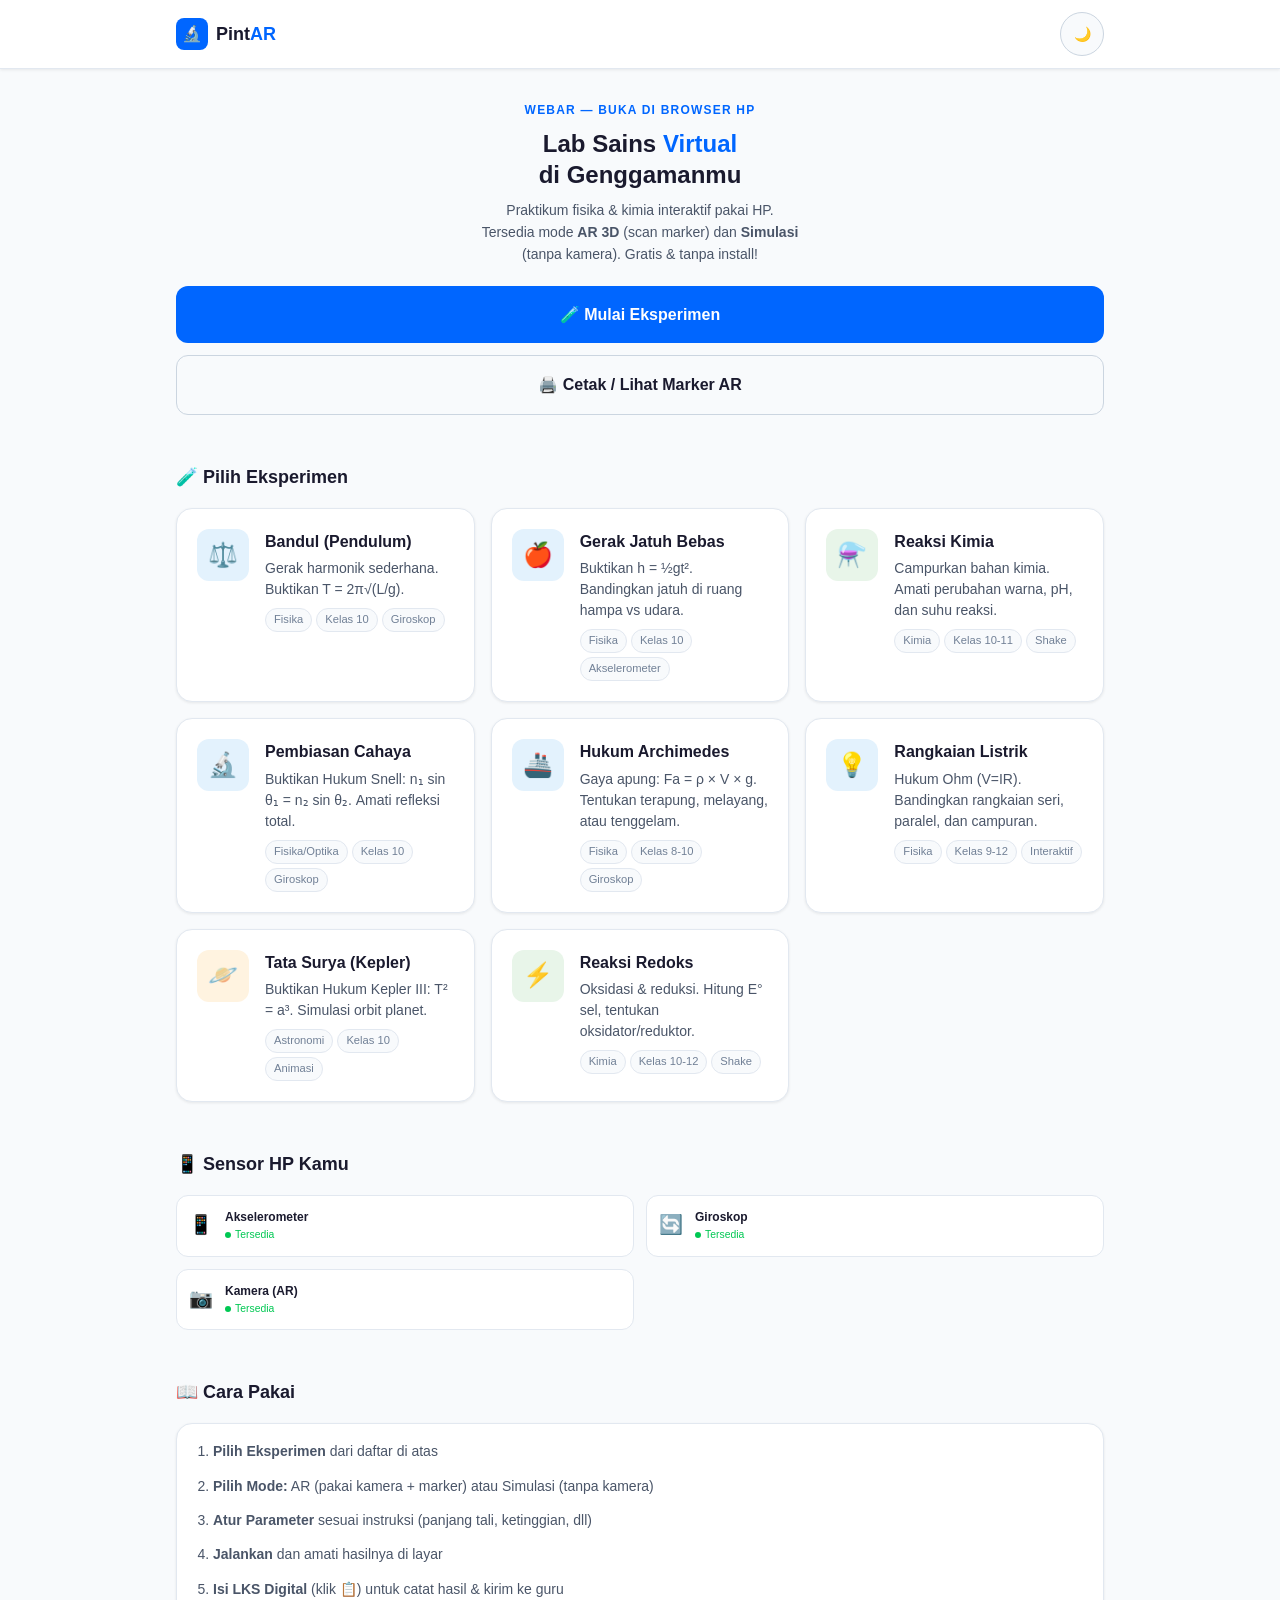
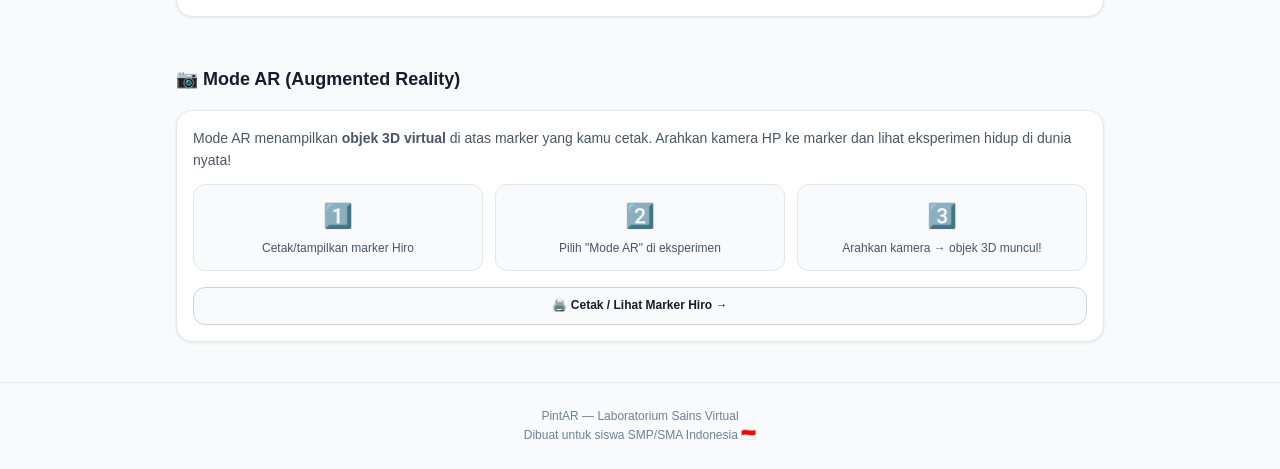
==== commit a7fc22ca: "feat: polish UI, add Redox experiment, fix AR 3D scanning Major updates: - Added Reaksi Redoks exper" ====
--- a/index.html
+++ b/index.html
@@ -32,9 +32,11 @@
     <!-- Hero -->
     <section class="hero">
       <div class="container">
+        <p style="font-size:var(--fs-xs);font-weight:600;color:var(--brand-primary);text-transform:uppercase;letter-spacing:0.1em;margin-bottom:var(--space-2)">WebAR — Buka di Browser HP</p>
         <h1>Lab Sains <span class="brand-highlight">Virtual</span><br>di Genggamanmu</h1>
-        <p>Praktikum fisika & kimia pakai HP. Tanpa install, tanpa lab fisik. Langsung buka & eksperimen!</p>
-        <a href="#experiments" class="btn btn-primary btn-lg btn-block">🧪 Mulai Eksperimen</a>
+        <p>Praktikum fisika & kimia interaktif pakai HP. Tersedia mode <strong>AR 3D</strong> (scan marker) dan <strong>Simulasi</strong> (tanpa kamera). Gratis & tanpa install!</p>
+        <a href="#experiments" class="btn btn-primary btn-lg btn-block" style="margin-bottom:var(--space-3)">🧪 Mulai Eksperimen</a>
+        <a href="marker.html" class="btn btn-secondary btn-lg btn-block">🖨️ Cetak / Lihat Marker AR</a>
       </div>
     </section>
 
@@ -139,6 +141,20 @@
                 <span class="tag">Astronomi</span>
                 <span class="tag">Kelas 10</span>
                 <span class="tag">Animasi</span>
+              </div>
+            </div>
+          </div>
+
+          <!-- Redox -->
+          <div class="card exp-card" onclick="goTo('experiments/redox.html')">
+            <div class="card-icon chemistry">⚡</div>
+            <div class="card-body">
+              <h3>Reaksi Redoks</h3>
+              <p>Oksidasi & reduksi. Hitung E° sel, tentukan oksidator/reduktor.</p>
+              <div class="card-tags">
+                <span class="tag">Kimia</span>
+                <span class="tag">Kelas 10-12</span>
+                <span class="tag">Shake</span>
               </div>
             </div>
           </div>
@@ -187,7 +203,7 @@
     </section>
 
     <!-- How to Use -->
-    <section style="padding: var(--space-6) 0 var(--space-10);">
+    <section style="padding: var(--space-6) 0;">
       <div class="container">
         <h2 class="section-title">📖 Cara Pakai</h2>
         <div class="card" style="padding:var(--space-4)">
@@ -201,6 +217,33 @@
         </div>
       </div>
     </section>
+
+    <!-- AR Info -->
+    <section style="padding: var(--space-6) 0 var(--space-10);">
+      <div class="container">
+        <h2 class="section-title">📷 Mode AR (Augmented Reality)</h2>
+        <div class="card" style="padding:var(--space-4)">
+          <p style="font-size:var(--fs-sm);color:var(--text-secondary);margin-bottom:var(--space-3);line-height:1.6">
+            Mode AR menampilkan <strong>objek 3D virtual</strong> di atas marker yang kamu cetak. Arahkan kamera HP ke marker dan lihat eksperimen hidup di dunia nyata!
+          </p>
+          <div style="display:flex;gap:var(--space-3);margin-bottom:var(--space-4);flex-wrap:wrap">
+            <div style="flex:1;min-width:120px;padding:var(--space-3);background:var(--bg-primary);border-radius:var(--radius-md);border:1px solid var(--border-light);text-align:center">
+              <p style="font-size:1.5rem;margin-bottom:var(--space-1)">1️⃣</p>
+              <p style="font-size:var(--fs-xs);color:var(--text-secondary)">Cetak/tampilkan marker Hiro</p>
+            </div>
+            <div style="flex:1;min-width:120px;padding:var(--space-3);background:var(--bg-primary);border-radius:var(--radius-md);border:1px solid var(--border-light);text-align:center">
+              <p style="font-size:1.5rem;margin-bottom:var(--space-1)">2️⃣</p>
+              <p style="font-size:var(--fs-xs);color:var(--text-secondary)">Pilih "Mode AR" di eksperimen</p>
+            </div>
+            <div style="flex:1;min-width:120px;padding:var(--space-3);background:var(--bg-primary);border-radius:var(--radius-md);border:1px solid var(--border-light);text-align:center">
+              <p style="font-size:1.5rem;margin-bottom:var(--space-1)">3️⃣</p>
+              <p style="font-size:var(--fs-xs);color:var(--text-secondary)">Arahkan kamera → objek 3D muncul!</p>
+            </div>
+          </div>
+          <a href="marker.html" class="btn btn-secondary btn-block btn-sm">🖨️ Cetak / Lihat Marker Hiro →</a>
+        </div>
+      </div>
+    </section>
   </main>
 
   <!-- Footer -->
--- a/css/styles.css
+++ b/css/styles.css
@@ -84,6 +84,11 @@
     --shadow-sm: 0 1px 3px rgba(0,0,0,0.3);
     --shadow-md: 0 4px 12px rgba(0,0,0,0.4);
     --shadow-lg: 0 8px 24px rgba(0,0,0,0.5);
+    color-scheme: dark;
+  }
+  body {
+    background-color: #0f172a;
+    color: #f1f5f9;
   }
 }
 
@@ -101,6 +106,60 @@
   --shadow-sm: 0 1px 3px rgba(0,0,0,0.3);
   --shadow-md: 0 4px 12px rgba(0,0,0,0.4);
   --shadow-lg: 0 8px 24px rgba(0,0,0,0.5);
+  color-scheme: dark;
+}
+
+/* Force body and all backgrounds in dark mode */
+[data-theme="dark"] body,
+[data-theme="dark"] {
+  background-color: #0f172a !important;
+  color: #f1f5f9;
+}
+
+[data-theme="dark"] .card,
+[data-theme="dark"] .exp-card {
+  background: #1e293b;
+  border-color: #334155;
+}
+
+[data-theme="dark"] .hero,
+[data-theme="dark"] main,
+[data-theme="dark"] section,
+[data-theme="dark"] footer {
+  background-color: transparent;
+}
+
+[data-theme="dark"] .section-title,
+[data-theme="dark"] .hero h1,
+[data-theme="dark"] h1, [data-theme="dark"] h2,
+[data-theme="dark"] h3, [data-theme="dark"] h4 {
+  color: #f1f5f9;
+}
+
+[data-theme="dark"] .hero p,
+[data-theme="dark"] .exp-card .card-body p {
+  color: #cbd5e0;
+}
+
+[data-theme="dark"] .exp-card .card-body h3 {
+  color: #f1f5f9;
+}
+
+[data-theme="dark"] a {
+  color: #60a5fa;
+}
+
+[data-theme="dark"] .navbar-brand {
+  color: #f1f5f9;
+}
+
+[data-theme="dark"] .tutorial-card {
+  background: #1e293b;
+  color: #f1f5f9;
+}
+
+[data-theme="dark"] .tutorial-card p {
+  color: #cbd5e0;
 }
 
 /* Dark mode overrides for specific elements */
@@ -198,6 +257,76 @@
 [data-theme="dark"] .install-banner {
   background: #1e293b;
   border-color: #334155;
+}
+
+/* Dark mode: ensure ALL remaining elements */
+[data-theme="dark"] .bottom-sheet-header {
+  border-color: #334155;
+}
+
+[data-theme="dark"] .bottom-sheet-header h3 {
+  color: #f1f5f9;
+}
+
+[data-theme="dark"] .slider-row .slider-label {
+  color: #cbd5e0;
+}
+
+[data-theme="dark"] .form-label {
+  color: #94a3b8;
+}
+
+[data-theme="dark"] .lks-panel-header {
+  background: #1e293b;
+  border-color: #334155;
+}
+
+[data-theme="dark"] .lks-panel-header h3 {
+  color: #f1f5f9;
+}
+
+[data-theme="dark"] .lks-panel-footer {
+  background: #1e293b;
+  border-color: #334155;
+}
+
+[data-theme="dark"] .lks-section-title {
+  color: #60a5fa;
+}
+
+[data-theme="dark"] .marker-overlay .instruction-box {
+  background: #1e293b;
+  color: #f1f5f9;
+}
+
+[data-theme="dark"] .data-chip .data-label {
+  color: #94a3b8;
+}
+
+[data-theme="dark"] .data-chip .data-unit {
+  color: #94a3b8;
+}
+
+[data-theme="dark"] .btn-icon.btn-secondary {
+  background: #334155;
+  color: #f1f5f9;
+  border-color: #475569;
+}
+
+/* Dark mode for inline-styled cards in experiments */
+[data-theme="dark"] .card p,
+[data-theme="dark"] .bottom-sheet-body p {
+  color: #cbd5e0;
+}
+
+[data-theme="dark"] .bottom-sheet-body .card {
+  background: #0f172a;
+  border-color: #334155;
+}
+
+[data-theme="dark"] select option {
+  background: #1e293b;
+  color: #f1f5f9;
 }
 
 
@@ -1073,3 +1202,101 @@
   cursor: pointer;
   padding: var(--space-2);
 }
+
+
+
+/* ---------- AR Scan Overlay ---------- */
+.ar-scan-overlay {
+  position: absolute;
+  inset: 0;
+  z-index: 50;
+  display: flex;
+  align-items: center;
+  justify-content: center;
+  background: rgba(0, 0, 0, 0.6);
+  animation: fadeIn 0.3s ease;
+  pointer-events: none;
+}
+
+.ar-scan-overlay.hidden {
+  opacity: 0;
+  visibility: hidden;
+  transition: opacity 0.4s, visibility 0.4s;
+}
+
+.ar-scan-box {
+  text-align: center;
+  padding: var(--space-6);
+}
+
+.ar-scan-corners {
+  width: 140px;
+  height: 140px;
+  margin: 0 auto var(--space-4);
+  position: relative;
+  animation: scanPulse 2s ease-in-out infinite;
+}
+
+.ar-scan-corners span {
+  position: absolute;
+  width: 28px;
+  height: 28px;
+  border-color: #00C853;
+  border-style: solid;
+}
+
+.ar-scan-corners span:nth-child(1) {
+  top: 0; left: 0;
+  border-width: 3px 0 0 3px;
+  border-radius: 4px 0 0 0;
+}
+.ar-scan-corners span:nth-child(2) {
+  top: 0; right: 0;
+  border-width: 3px 3px 0 0;
+  border-radius: 0 4px 0 0;
+}
+.ar-scan-corners span:nth-child(3) {
+  bottom: 0; left: 0;
+  border-width: 0 0 3px 3px;
+  border-radius: 0 0 0 4px;
+}
+.ar-scan-corners span:nth-child(4) {
+  bottom: 0; right: 0;
+  border-width: 0 3px 3px 0;
+  border-radius: 0 0 4px 0;
+}
+
+@keyframes scanPulse {
+  0%, 100% { box-shadow: 0 0 0 0 rgba(0, 200, 83, 0.2); transform: scale(1); }
+  50% { box-shadow: 0 0 0 12px rgba(0, 200, 83, 0); transform: scale(1.03); }
+}
+
+.ar-scan-text {
+  color: #ffffff;
+  font-size: var(--fs-sm);
+  font-weight: 600;
+  margin-bottom: var(--space-2);
+}
+
+.ar-scan-hint {
+  color: rgba(255,255,255,0.6);
+  font-size: var(--fs-xs);
+}
+
+/* AR viewport adjustments when scene is active */
+.ar-viewport {
+  position: relative;
+}
+
+.ar-viewport a-scene {
+  position: absolute !important;
+  top: 0 !important;
+  left: 0 !important;
+  width: 100% !important;
+  height: 100% !important;
+}
+
+.ar-viewport .a-canvas {
+  width: 100% !important;
+  height: 100% !important;
+}
